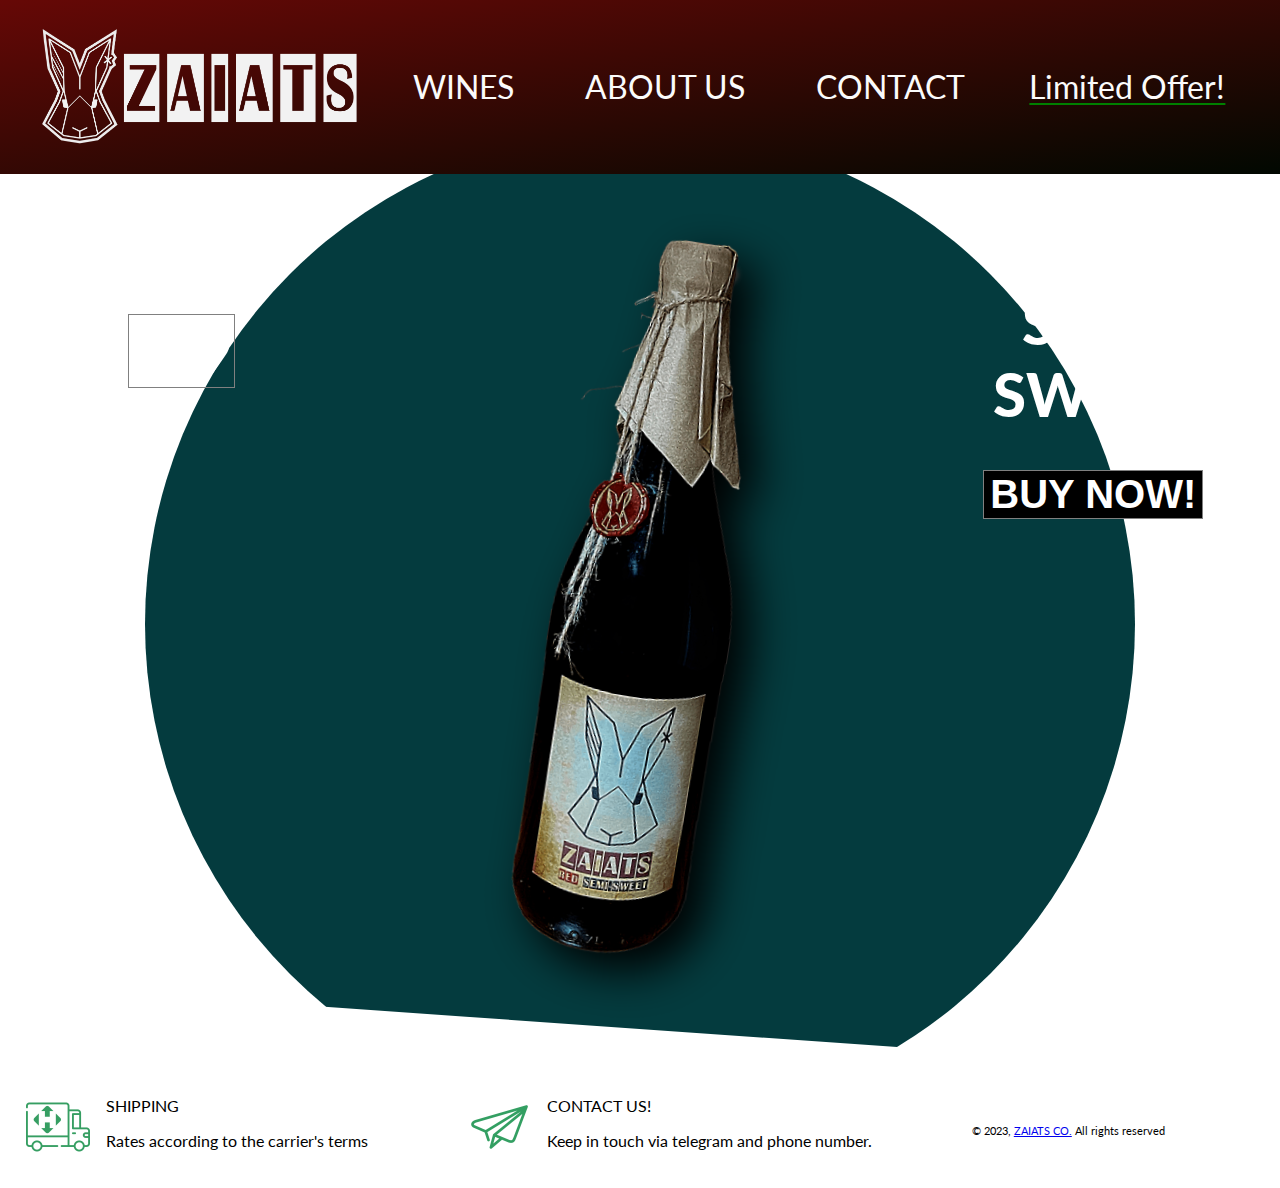
==== index.html @ ad420b69 "))" ====
<html lang="en">
<head>
    <meta charset="UTF-8">
    <meta name="viewport" content="width=device-width, initial-scale=1.0">
    <meta http-equiv="X-UA-Compatible" content="IE=edge">
    <title>ZAIATS WINE</title>
    <link
        href="https://fonts.googleapis.com/css2?family=Lato:ital,wght@0,100;0,300;0,400;0,700;0,900;1,100;1,300;1,400;1,700;1,900&display=swap"       
        rel="stylesheet">
    <link rel="stylesheet" href="css/style.css">
    <link rel="stylesheet" href="css/phoStyle.css">
    <link rel="shortcut icon" href="./img/logo.png" />

</head>
<body>
  <nav>
    <img src="./img/logoTT.png" alt="" class="logoImg">  
    <div class="navMenu">
        <div class="menuItem" id="wine2">WINES</div>
        <div class="menuItem" id="about1">ABOUT US</div>
        <div class="menuItem" id="contact1">CONTACT</div>
    </div>
        <div class="navLimit">
            <span class="limitedOffer" id="wine3">Limited Offer!</span>
        </div>
</nav>  




  <div class="main">
    <div class="mainItem">
        <img src="./img/5.png" alt="" class="mainImg">
        <div class="mainBg"></div>
        <h2 class="mainPrice">$29</h2>
        <div class="mainBuy">
            
            <h1 class="mainTitle">RED</br>SEMI<br>SWEET</h1>
        
            <a id="contact2">
                <button class="buyButton">BUY NOW!</button>
            </a>  

        </div>
              
    </div>
</div>




<footer>
    <div class="icons" id="contact3">
        <img src="./img/shipping.png" alt="" class="iconsIco">
        <div class="iconsTitle">SHIPPING
            <p>Rates according to the carrier's terms</p>
        </div>
    </div>

    <div class="icons" id="contact4">
        <img class="iconsIco" src="./img/contact.png" alt="">
        <div class="iconsTitle">CONTACT US!
            <p>Keep in touch via telegram and phone number.</p>
        </div>
    </div>

    <span style="font-size: 0.7em;">© 2023, <a href="./About.html">ZAIATS CO.</a> All rights reserved</span>
</footer>

<script src="./script.js"></script>
</body>
</html>
---- css/style.css ----
@font-face {
	font-family: "Albionic";
	src: url("../Albionic.ttf");
}


body {
    font-family: "Lato", sans-serif;
    padding: 0;
    margin: 0;
    position: relative;
}

    nav {
        background-image: linear-gradient(to bottom right, #660806, #010801);
        background-size: 100% 100%;
        color: #fbfbfb;
        padding: 1% 2%;
    
        display: flex;
        align-items: center;
        justify-content: space-between;
        flex-wrap: wrap;
    }


        .logoImg{
            flex: 20%;
            filter: invert(0.95);
            max-width: 20em;
            margin: 1em;
        }

        .navMenu{
            flex: 40%;
            display: flex;
            flex-wrap: wrap;
            align-items: center;
            justify-content: space-around;
        }

            .menuItem{
                cursor: pointer;
                font-size: 200%;
            }

        .navLimit{
            flex: 10%;
            font-size: 200%;
            cursor: pointer;
            align-self: center;
            text-align: center;
            text-decoration: underline 2px solid green;
            text-underline-offset: 0.3vw; 
        }

    .main {
        background: url("https://i.pinimg.com/originals/09/78/82/097882c920ef471b550733fa4df7fd11.jpg");
        clip-path: polygon(0% 0%, 100% 0%, 100% 100%, 0% 90%);
        width: 100%;
        height: 100%;
        position: relative;
        background-repeat: no-repeat;
        background-size: cover;
        min-height: 100%;
    }
        .mainItem {
            width: 100%;
            display: flex;
            align-items: center;
            justify-content: center;
            position: relative;
        }

        .mainImg {
            z-index: 1;
            max-height: 100vh;
            transform: rotate(9deg);
            filter: drop-shadow(21px 16px 23px black) invert(0%);
        }



        .mainBg{
            width: 110vh;
            height: 110%;
            border-radius: 50%;
            background-color: 043B3E;
            position: absolute; 
            z-index: 0;
        }

        .mainPrice {
            position: absolute;
            top: 10%;
            left: 10%;
            font-size: 60px;
            font-weight: 300;
            text-align: center;
            color: white;
            border: 1px solid gray;
            z-index: 1;
        }

        .mainBuy{
            top: 0%;
            right: 6%;
            display: flex;
            flex-direction: column;
            position: absolute;
            z-index: 1;

        }
            .mainTitle {            
                font-size: 60px;
                font-weight: 900;
                text-align: center;
                color: white;
            }
            .buyButton {
                font-size: 40px;
                font-weight: 900;
                color: white;
                border: 1px solid gray;
                background-color: black;
                cursor: pointer;
            }
            .buyButton:hover {
                background-color: white;
                color: hsl(348 80% 19% / 1);
            }
    
    footer{
        display: flex;
        flex-wrap: wrap;
        justify-content: space-between;
        align-items: center;
        padding: 1vw 2vw;
        max-width: 89%;
    }
        
        .icons{
            display: flex;
            align-items: center;
            justify-content: flex-start;
        }
            .iconsIco{
                width: 4em;
                padding: 0.5em 1em 1em 0em;
                cursor: pointer;
            }


            .iconsTitle {
                word-wrap: break-word;
                height: auto;
                grid-area: 1 / 2 / 1 / 2;
                cursor: pointer;
                font-size: 1em;
            }

/* Contact */

.contactMain{
color: #fbfbfb;;
margin: 0;
padding: 4rem;
font-size: 2.5rem;
text-align: center;
}

.flexContact {
    max-width: 100%;
    color: #fbfbfb;;
    display: flex;
    align-items: center;
    justify-content: space-between;
    height: 300px;
}

.contactItem {
    flex: 1;
    text-align: center;
    justify-items: top;
    font-size: 1.7rem;
    padding: 10px;
}

.vertical-line {
    width: 2px;
    height: 70%;
    background-color: white; 
}

a.cont{
    color: #2E9BE8;
}

a.cont:hover{
    text-decoration: none;
    color: #E8E82E;
}



/* About */

#abo{
    background: url("../img/28.png");
    clip-path: none;
      
}

.aimg2, .aimg3, .aimg4, #abo, #aboe{
    position: relative;
    background-position: center;
    background-size: cover;
    background-repeat: no-repeat;
    background-attachment: fixed;


}

.aimg2{
    background-image: url('../img/3.JPG');
    min-height: 400px;
}


.aimg3{
    background-image: url('../img/50.JPG');
    min-height: 400px;
}


.aimg4{
    background-image: url('../img/88.png');
    min-height: 400px;
}

.section{
    text-align: center;
    padding: 50px 80px;

}

.section-light{
    background-color: #D47B79;
    color: black;
}

.section-dark{
    background-color: #2B0100;
    color: #ddd;
}
.section-dark p, .section-light p{
    margin: 0;
    font-size: 200%;
    padding: 4% 10% 4% 10%;
    word-spacing: 0.6rem;
    
}

.atext{
    position: absolute;
    top: 40%;
    width: 100%;
    text-align: center;
    color: #000;
    font-size: 3rem;
    letter-spacing: 8px;
    text-transform: uppercase;
}

.atext .border{
background-color: #3a1110;
color: #fff;
padding: 20px;


}

.atext .border.trans{
    background-color: transparent;
}

#aboe{
    clip-path: polygon(0% 0%, 100% 0%, 100% 100%, 0% 95%);
       
}
---- css/phoStyle.css ----
@media(max-width:761px){
    .aimg2, .aimg3, .aimg4,  #abo, #aboe{
        background-attachment: scroll;
    }
}
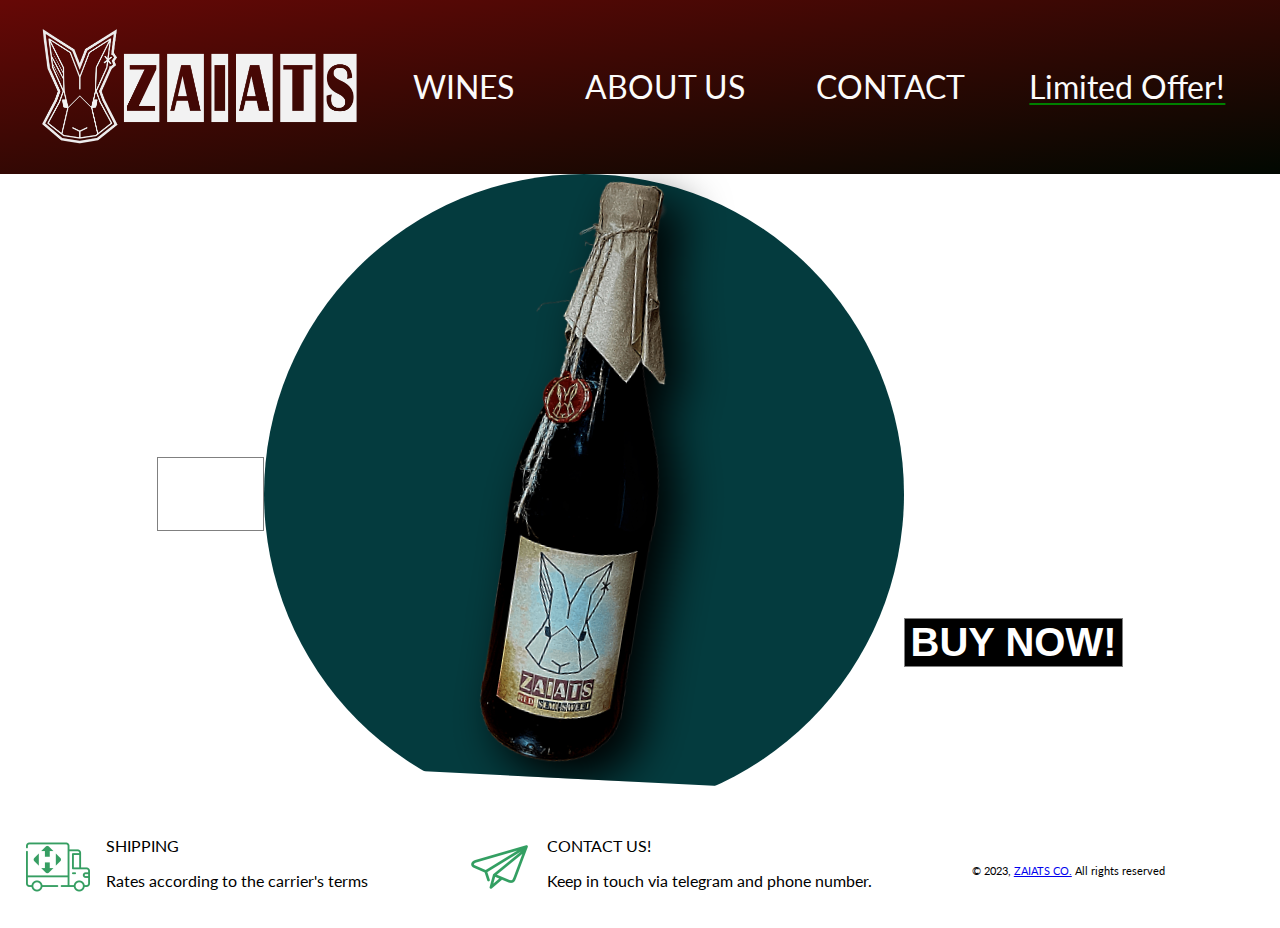
==== commit 597587ee: "1" ====
--- a/index.html
+++ b/index.html
@@ -30,13 +30,20 @@
 
   <div class="main">
     <div class="mainItem">
-        <img src="./img/5.png" alt="" class="mainImg">
-        <div class="mainBg"></div>
-        <h2 class="mainPrice">$29</h2>
+        <div class="price">
+            <h2 class="mainPrice">$29</h2>
+        </div>
+        
+
+        <div class="mainImgBg">        
+            <img src="./img/5.png" alt="" class="mainImg" >
+
+        </div>
+
         <div class="mainBuy">
             
             <h1 class="mainTitle">RED</br>SEMI<br>SWEET</h1>
-        
+
             <a id="contact2">
                 <button class="buyButton">BUY NOW!</button>
             </a>  
--- a/css/style.css
+++ b/css/style.css
@@ -57,43 +57,21 @@
     .main {
         background: url("https://i.pinimg.com/originals/09/78/82/097882c920ef471b550733fa4df7fd11.jpg");
         clip-path: polygon(0% 0%, 100% 0%, 100% 100%, 0% 90%);
-        width: 100%;
-        height: 100%;
-        position: relative;
+
+
         background-repeat: no-repeat;
         background-size: cover;
-        min-height: 100%;
+        
     }
         .mainItem {
             width: 100%;
             display: flex;
             align-items: center;
             justify-content: center;
-            position: relative;
-        }
-
-        .mainImg {
-            z-index: 1;
-            max-height: 100vh;
-            transform: rotate(9deg);
-            filter: drop-shadow(21px 16px 23px black) invert(0%);
-        }
-
-
-
-        .mainBg{
-            width: 110vh;
-            height: 110%;
-            border-radius: 50%;
-            background-color: 043B3E;
-            position: absolute; 
-            z-index: 0;
+            flex-wrap: wrap;
         }
 
         .mainPrice {
-            position: absolute;
-            top: 10%;
-            left: 10%;
             font-size: 60px;
             font-weight: 300;
             text-align: center;
@@ -102,12 +80,28 @@
             z-index: 1;
         }
 
+
+        .mainImgBg{
+            height: 40em;
+            width: 40em;
+            border-radius: 50%;
+            background-color: #043B3E;
+            display: flex;
+            justify-content: center;
+            align-items: center;
+        }
+
+            .mainImg {
+                z-index: 1;
+                width: 13em;
+                transform: rotate(9deg);
+                filter: drop-shadow(21px 16px 23px black) invert(0%);
+            } 
+
         .mainBuy{
-            top: 0%;
-            right: 6%;
             display: flex;
             flex-direction: column;
-            position: absolute;
+            text-align: center;
             z-index: 1;
 
         }
--- a/css/phoStyle.css
+++ b/css/phoStyle.css
@@ -1,4 +1,8 @@
 @media(max-width:761px){
+    .main {clip-path: none;}
+
+
+
     .aimg2, .aimg3, .aimg4,  #abo, #aboe{
         background-attachment: scroll;
     }
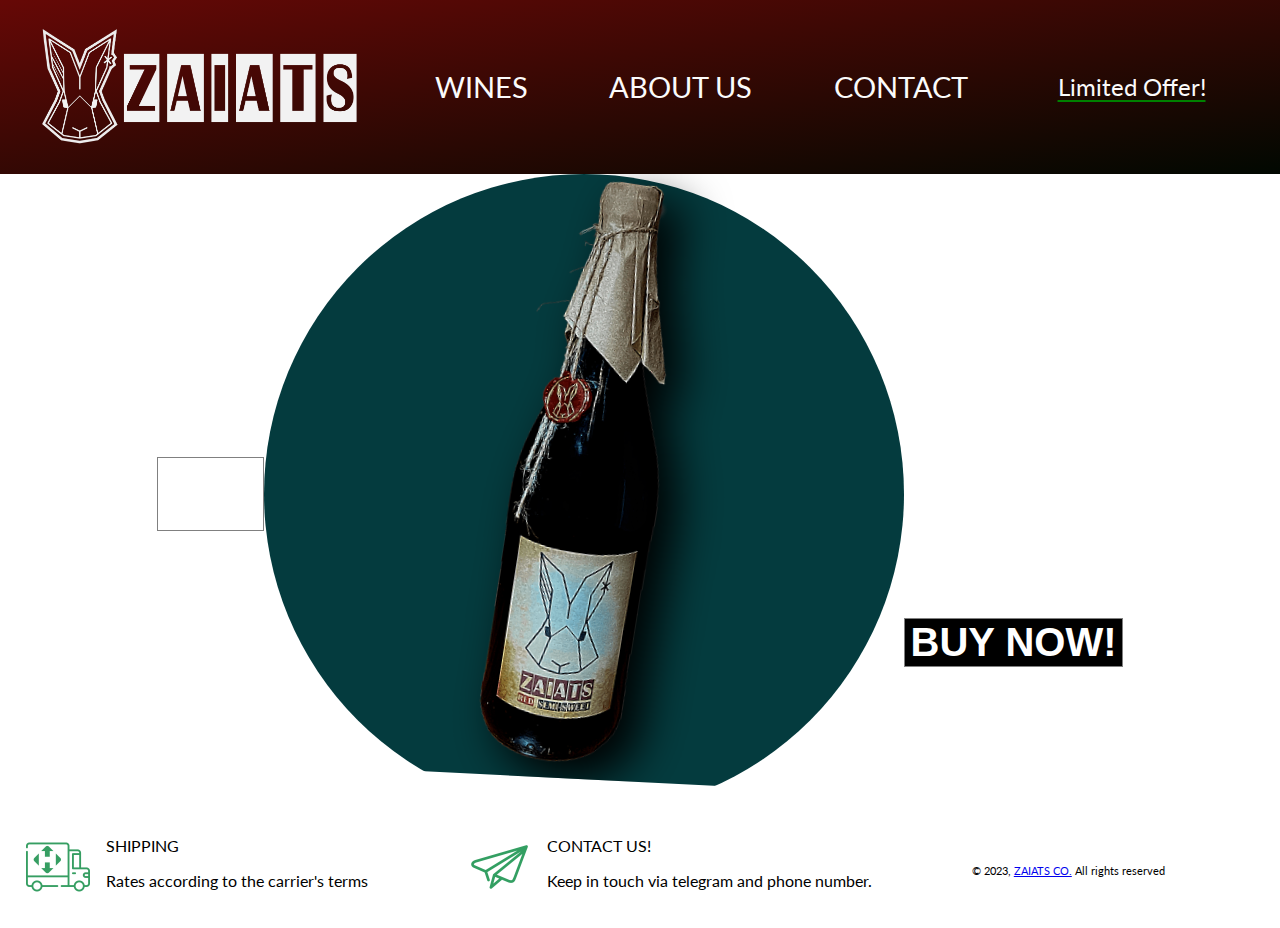
==== commit 208d3781: "2" ====
--- a/index.html
+++ b/index.html
@@ -14,7 +14,10 @@
 </head>
 <body>
   <nav>
-    <img src="./img/logoTT.png" alt="" class="logoImg">  
+    <div class="logoElement">
+        <img src="./img/logoTT.png" alt="" class="logoImg"> 
+    </div>
+     
     <div class="navMenu">
         <div class="menuItem" id="wine2">WINES</div>
         <div class="menuItem" id="about1">ABOUT US</div>
--- a/css/style.css
+++ b/css/style.css
@@ -22,14 +22,17 @@
         justify-content: space-between;
         flex-wrap: wrap;
     }
-
-
-        .logoImg{
+    
+        .logoElement{
             flex: 20%;
-            filter: invert(0.95);
-            max-width: 20em;
-            margin: 1em;
-        }
+        }
+
+            .logoImg{
+                
+                filter: invert(0.95);
+                width: 20em;
+                margin: 1em;
+            }
 
         .navMenu{
             flex: 40%;
@@ -41,12 +44,12 @@
 
             .menuItem{
                 cursor: pointer;
-                font-size: 200%;
+                font-size: 180%;
             }
 
         .navLimit{
             flex: 10%;
-            font-size: 200%;
+            font-size: 150%;
             cursor: pointer;
             align-self: center;
             text-align: center;
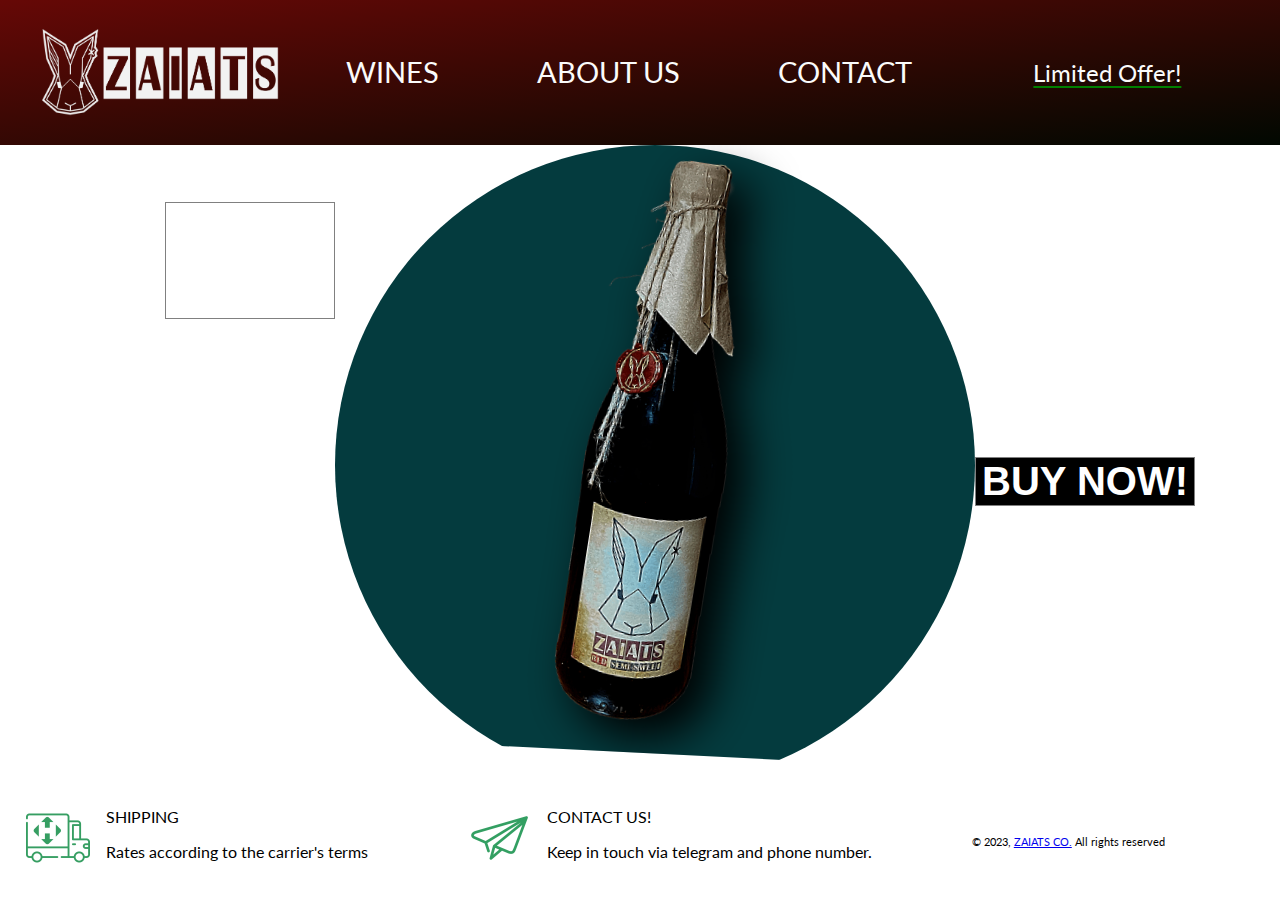
==== commit 22d5812c: "2" ====
--- a/index.html
+++ b/index.html
@@ -2,21 +2,22 @@
 <head>
     <meta charset="UTF-8">
     <meta name="viewport" content="width=device-width, initial-scale=1.0">
+    <meta name="Author" content="Yaroslav Byskalo">
     <meta http-equiv="X-UA-Compatible" content="IE=edge">
     <title>ZAIATS WINE</title>
     <link
         href="https://fonts.googleapis.com/css2?family=Lato:ital,wght@0,100;0,300;0,400;0,700;0,900;1,100;1,300;1,400;1,700;1,900&display=swap"       
         rel="stylesheet">
-    <link rel="stylesheet" href="css/style.css">
-    <link rel="stylesheet" href="css/phoStyle.css">
+    <link rel="stylesheet" href="./css/style.css">
+    <link rel="stylesheet" href="./css/phoStyle.css">
     <link rel="shortcut icon" href="./img/logo.png" />
 
 </head>
 <body>
   <nav>
-    <div class="logoElement">
+
         <img src="./img/logoTT.png" alt="" class="logoImg"> 
-    </div>
+
      
     <div class="navMenu">
         <div class="menuItem" id="wine2">WINES</div>
--- a/css/style.css
+++ b/css/style.css
@@ -23,14 +23,10 @@
         flex-wrap: wrap;
     }
     
-        .logoElement{
-            flex: 20%;
-        }
-
             .logoImg{
                 
                 filter: invert(0.95);
-                width: 20em;
+                max-width: 15em;
                 margin: 1em;
             }
 
@@ -45,6 +41,7 @@
             .menuItem{
                 cursor: pointer;
                 font-size: 180%;
+                margin: 1em;
             }
 
         .navLimit{
@@ -69,13 +66,14 @@
         .mainItem {
             width: 100%;
             display: flex;
-            align-items: center;
+            align-items: flex-start;
             justify-content: center;
             flex-wrap: wrap;
         }
 
         .mainPrice {
-            font-size: 60px;
+            margin: 0.6em 0 1em 1em;
+            font-size: 6em;
             font-weight: 300;
             text-align: center;
             color: white;
@@ -96,12 +94,13 @@
 
             .mainImg {
                 z-index: 1;
-                width: 13em;
+                height: 100%;
                 transform: rotate(9deg);
                 filter: drop-shadow(21px 16px 23px black) invert(0%);
             } 
 
         .mainBuy{
+            margin: 1em 1em 5em 0;
             display: flex;
             flex-direction: column;
             text-align: center;
@@ -205,6 +204,7 @@
 #abo{
     background: url("../img/28.png");
     clip-path: none;
+    min-height: 400px;
       
 }
 
--- a/css/phoStyle.css
+++ b/css/phoStyle.css
@@ -1,9 +1,40 @@
 @media(max-width:761px){
     .main {clip-path: none;}
 
+    nav{
+        align-items: center;
+        justify-content: center;
+    }
 
+    .logoimg{
+        width: auto;
+        max-width: 20em;
+    }
+
+    .navMenu{
+        flex-wrap: nowrap;
+        flex: 100%;
+    }
+
+    .menuItem{
+        font-size: 1.2em;
+    }
+
+    .navLimit{
+        display: none;
+    }
 
     .aimg2, .aimg3, .aimg4,  #abo, #aboe{
         background-attachment: scroll;
+        min-height: 200px;
+    }
+    #aboe{
+        clip-path: none;
+           
+    }
+
+    .atext .border{
+        background-color: transparent;
+        padding: 0;
     }
 }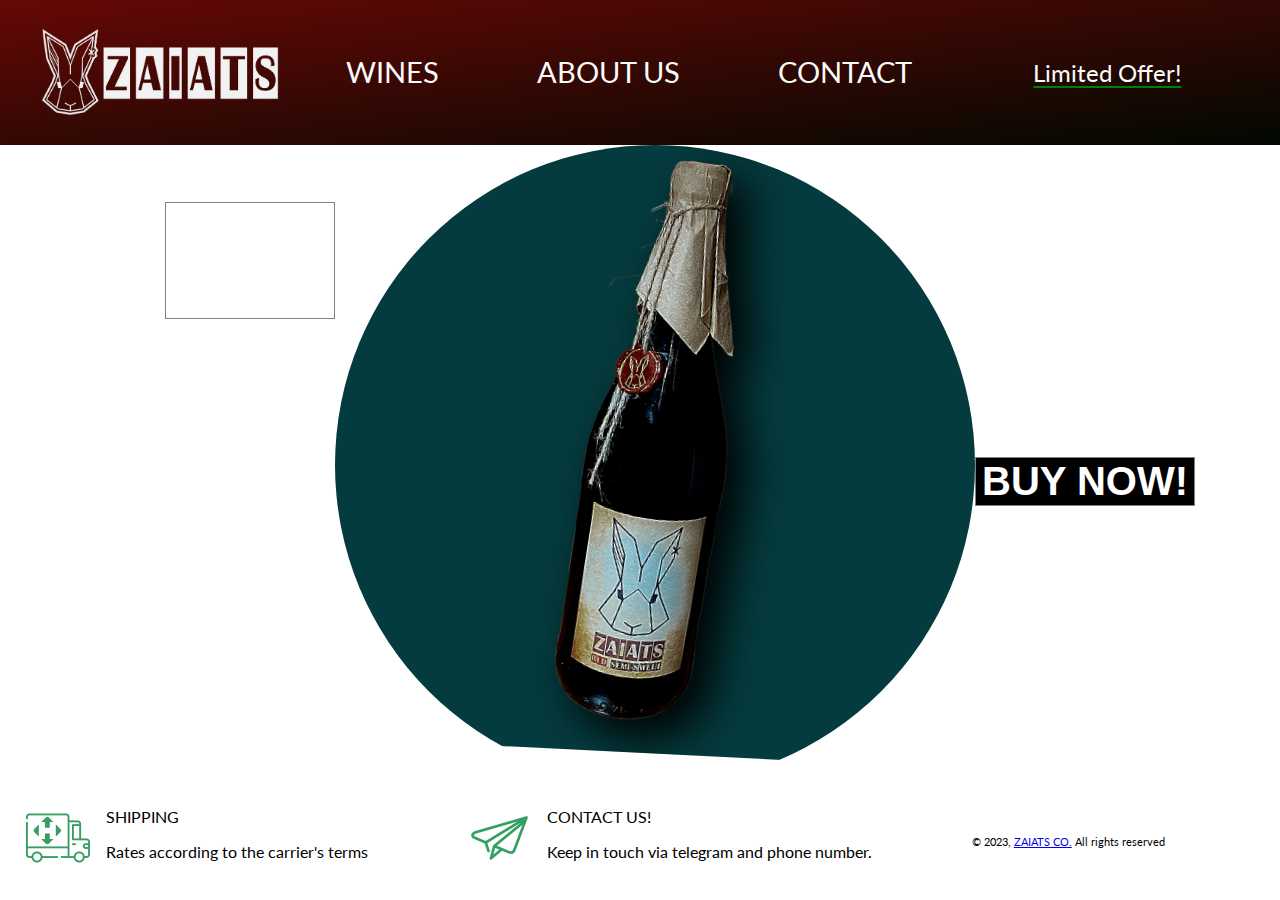
==== commit ca0a18b4: "укр" ====
--- a/index.html
+++ b/index.html
@@ -1,4 +1,4 @@
-<html lang="en">
+<html lang="ua">
 <head>
     <meta charset="UTF-8">
     <meta name="viewport" content="width=device-width, initial-scale=1.0">
@@ -10,74 +10,32 @@
         rel="stylesheet">
     <link rel="stylesheet" href="./css/style.css">
     <link rel="stylesheet" href="./css/phoStyle.css">
-    <link rel="shortcut icon" href="./img/logo.png" />
+    <link rel="shortcut icon" href="../img/logo.png" />
 
 </head>
 <body>
-  <nav>
+    <script>
 
-        <img src="./img/logoTT.png" alt="" class="logoImg"> 
+        
+        const userLang = navigator.language || navigator.userLanguage;
+        let langCode = userLang.substring(0, 2);
 
-     
-    <div class="navMenu">
-        <div class="menuItem" id="wine2">WINES</div>
-        <div class="menuItem" id="about1">ABOUT US</div>
-        <div class="menuItem" id="contact1">CONTACT</div>
-    </div>
-        <div class="navLimit">
-            <span class="limitedOffer" id="wine3">Limited Offer!</span>
-        </div>
-</nav>  
+        
+        // Перевіряємо підтримувані мови
+        const supportedLanguages = ['en', 'uk', 'ru'];
 
+        // Якщо обрана мова не підтримується, встановлюємо мову за замовчуванням
+        if (!supportedLanguages.includes(langCode)) {
+            langCode = 'en';
+        }
 
+        // Перевіряємо, чи мова - "ru". Якщо так, переходимо на україномовну версію
+        if (langCode === 'ru') {
+            langCode = 'uk';
+        }
 
-
-  <div class="main">
-    <div class="mainItem">
-        <div class="price">
-            <h2 class="mainPrice">$29</h2>
-        </div>
-        
-
-        <div class="mainImgBg">        
-            <img src="./img/5.png" alt="" class="mainImg" >
-
-        </div>
-
-        <div class="mainBuy">
-            
-            <h1 class="mainTitle">RED</br>SEMI<br>SWEET</h1>
-
-            <a id="contact2">
-                <button class="buyButton">BUY NOW!</button>
-            </a>  
-
-        </div>
-              
-    </div>
-</div>
-
-
-
-
-<footer>
-    <div class="icons" id="contact3">
-        <img src="./img/shipping.png" alt="" class="iconsIco">
-        <div class="iconsTitle">SHIPPING
-            <p>Rates according to the carrier's terms</p>
-        </div>
-    </div>
-
-    <div class="icons" id="contact4">
-        <img class="iconsIco" src="./img/contact.png" alt="">
-        <div class="iconsTitle">CONTACT US!
-            <p>Keep in touch via telegram and phone number.</p>
-        </div>
-    </div>
-
-    <span style="font-size: 0.7em;">© 2023, <a href="./About.html">ZAIATS CO.</a> All rights reserved</span>
-</footer>
-
-<script src="./script.js"></script>
+        // Перенаправляємо користувача на відповідний файл для вибраної мови
+        window.location.href = `./${langCode}/index.html`;
+    </script>
 </body>
 </html>
--- a/css/style.css
+++ b/css/style.css
@@ -2,7 +2,6 @@
 	font-family: "Albionic";
 	src: url("../Albionic.ttf");
 }
-
 
 body {
     font-family: "Lato", sans-serif;
@@ -85,16 +84,20 @@
         .mainImgBg{
             height: 40em;
             width: 40em;
+            max-width: 95vw;
+            max-height: 95vw;
             border-radius: 50%;
             background-color: #043B3E;
             display: flex;
             justify-content: center;
             align-items: center;
+            overflow: hidden;
         }
 
             .mainImg {
                 z-index: 1;
                 height: 100%;
+                width: 100%;
                 transform: rotate(9deg);
                 filter: drop-shadow(21px 16px 23px black) invert(0%);
             } 
@@ -155,6 +158,10 @@
                 font-size: 1em;
             }
 
+            .company{
+                font-size: 0.7em; 
+            }
+
 /* Contact */
 
 .contactMain{
@@ -169,7 +176,7 @@
     max-width: 100%;
     color: #fbfbfb;;
     display: flex;
-    align-items: center;
+
     justify-content: space-between;
     height: 300px;
 }
--- a/css/phoStyle.css
+++ b/css/phoStyle.css
@@ -1,5 +1,6 @@
 @media(max-width:761px){
     .main {clip-path: none;}
+    
 
     nav{
         align-items: center;
@@ -24,6 +25,62 @@
         display: none;
     }
 
+    footer{
+        flex-direction: column;
+        align-items: start;
+        font-size: 70%;
+    }
+
+        .company{
+            align-self: center;
+        }
+
+    .main{
+        position: relative;
+    }
+
+    .mainImgBg{
+        z-index: 0;
+        position: relative;
+    }
+
+        .mainImg{
+            position: absolute;
+            left: -3em
+        }
+
+    .price{
+        z-index: 1;
+        position: absolute;
+        left: 1%;
+        align-self: self-start;
+    }
+    
+    .mainPrice{
+        font-size: 4em;
+        margin: 0.3em;
+        
+    }
+
+
+    .mainBuy{
+        margin: 0 0 4em 0;
+        position: absolute;
+        right: 1em;
+        top: 3em;
+    }
+
+    .mainTitle{
+        font-size: 40px;
+        
+    }
+
+    .buyButton{
+        font-size: 2em;
+    }
+
+    
+
     .aimg2, .aimg3, .aimg4,  #abo, #aboe{
         background-attachment: scroll;
         min-height: 200px;
@@ -33,8 +90,32 @@
            
     }
 
+    .section-dark p, .section-light p{
+        font-size: 100%;
+        word-spacing: normal;
+    }
+
     .atext .border{
-        background-color: transparent;
+        /* background-color: black; */
         padding: 0;
     }
+
+    #abo .atext {
+        top: 20%;
+    }
+
+
+    .contactMain{
+        font-size: 1.3em;
+        padding: 4%;
+    }
+    
+    .vertical-line{
+        height: 80%;
+    }
+
+    .contactItem{
+        margin: 1em 0;
+        font-size: 120%;
+    }
 }